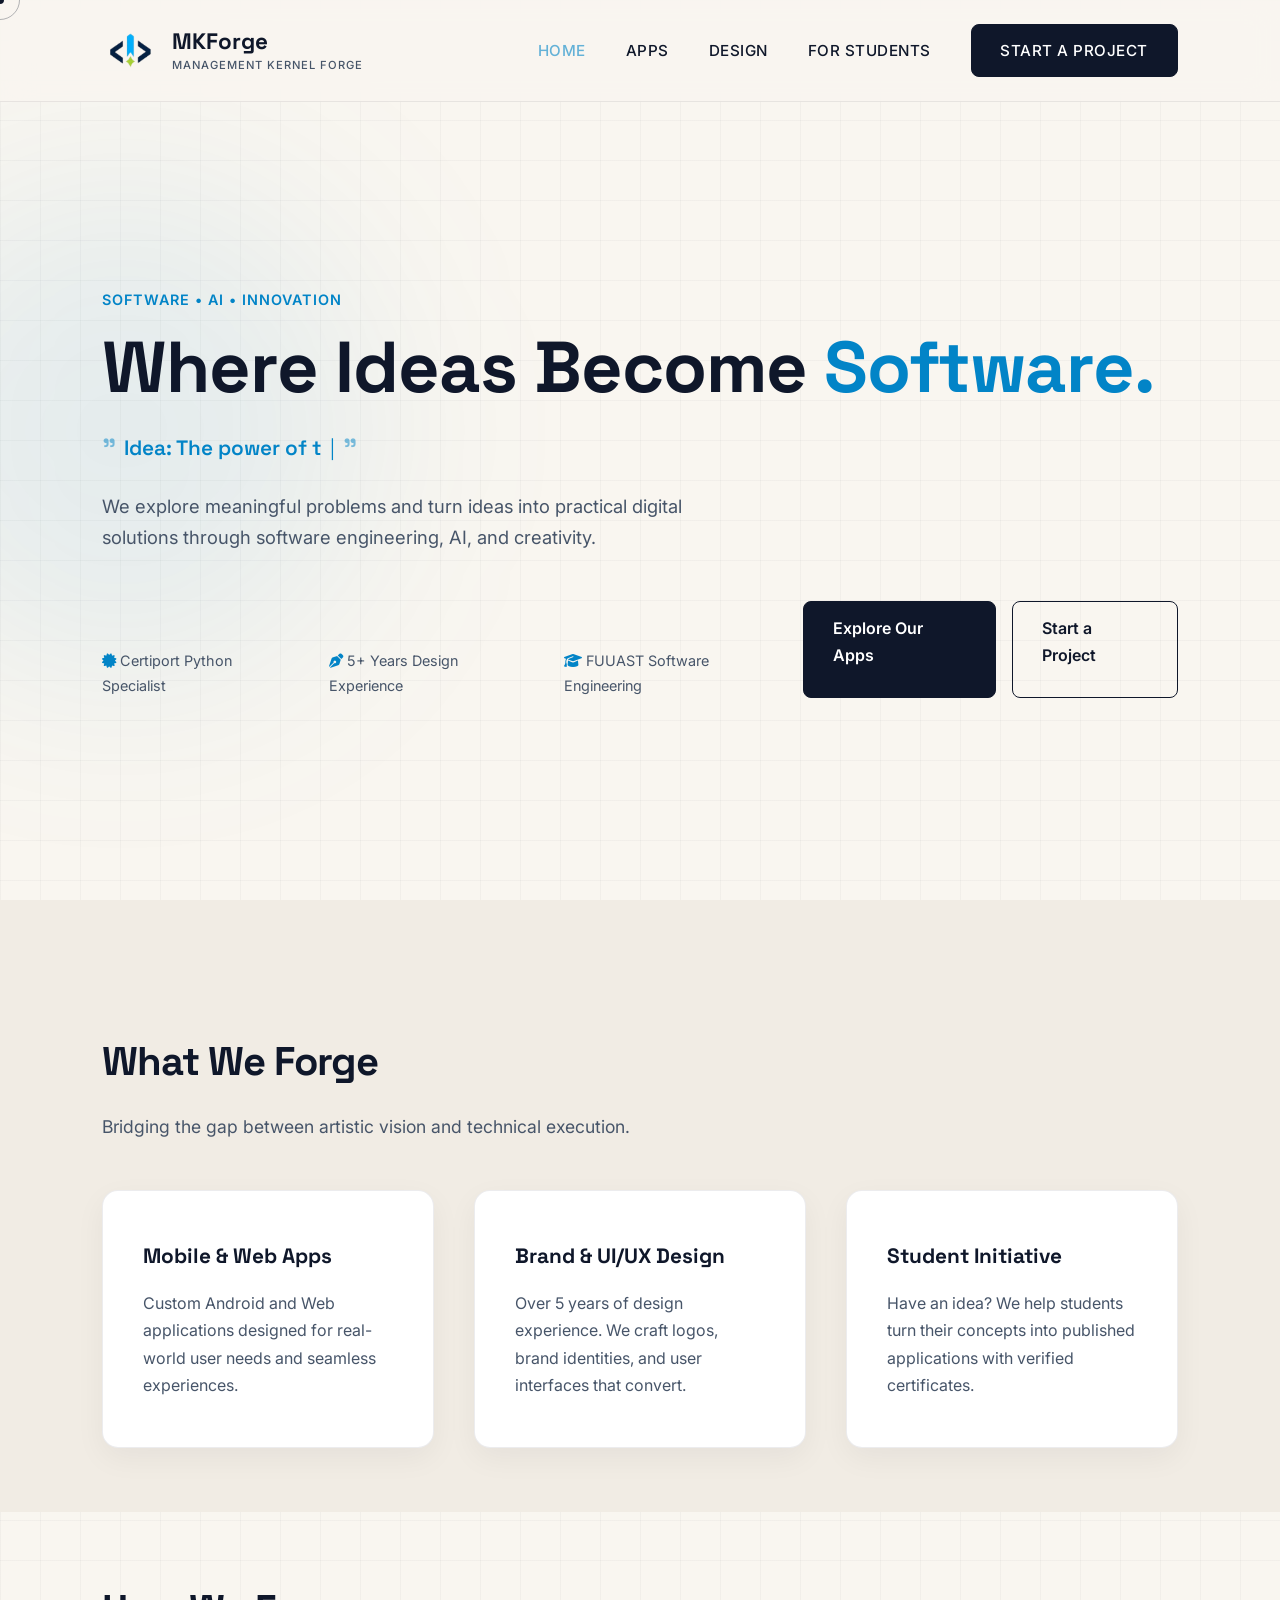
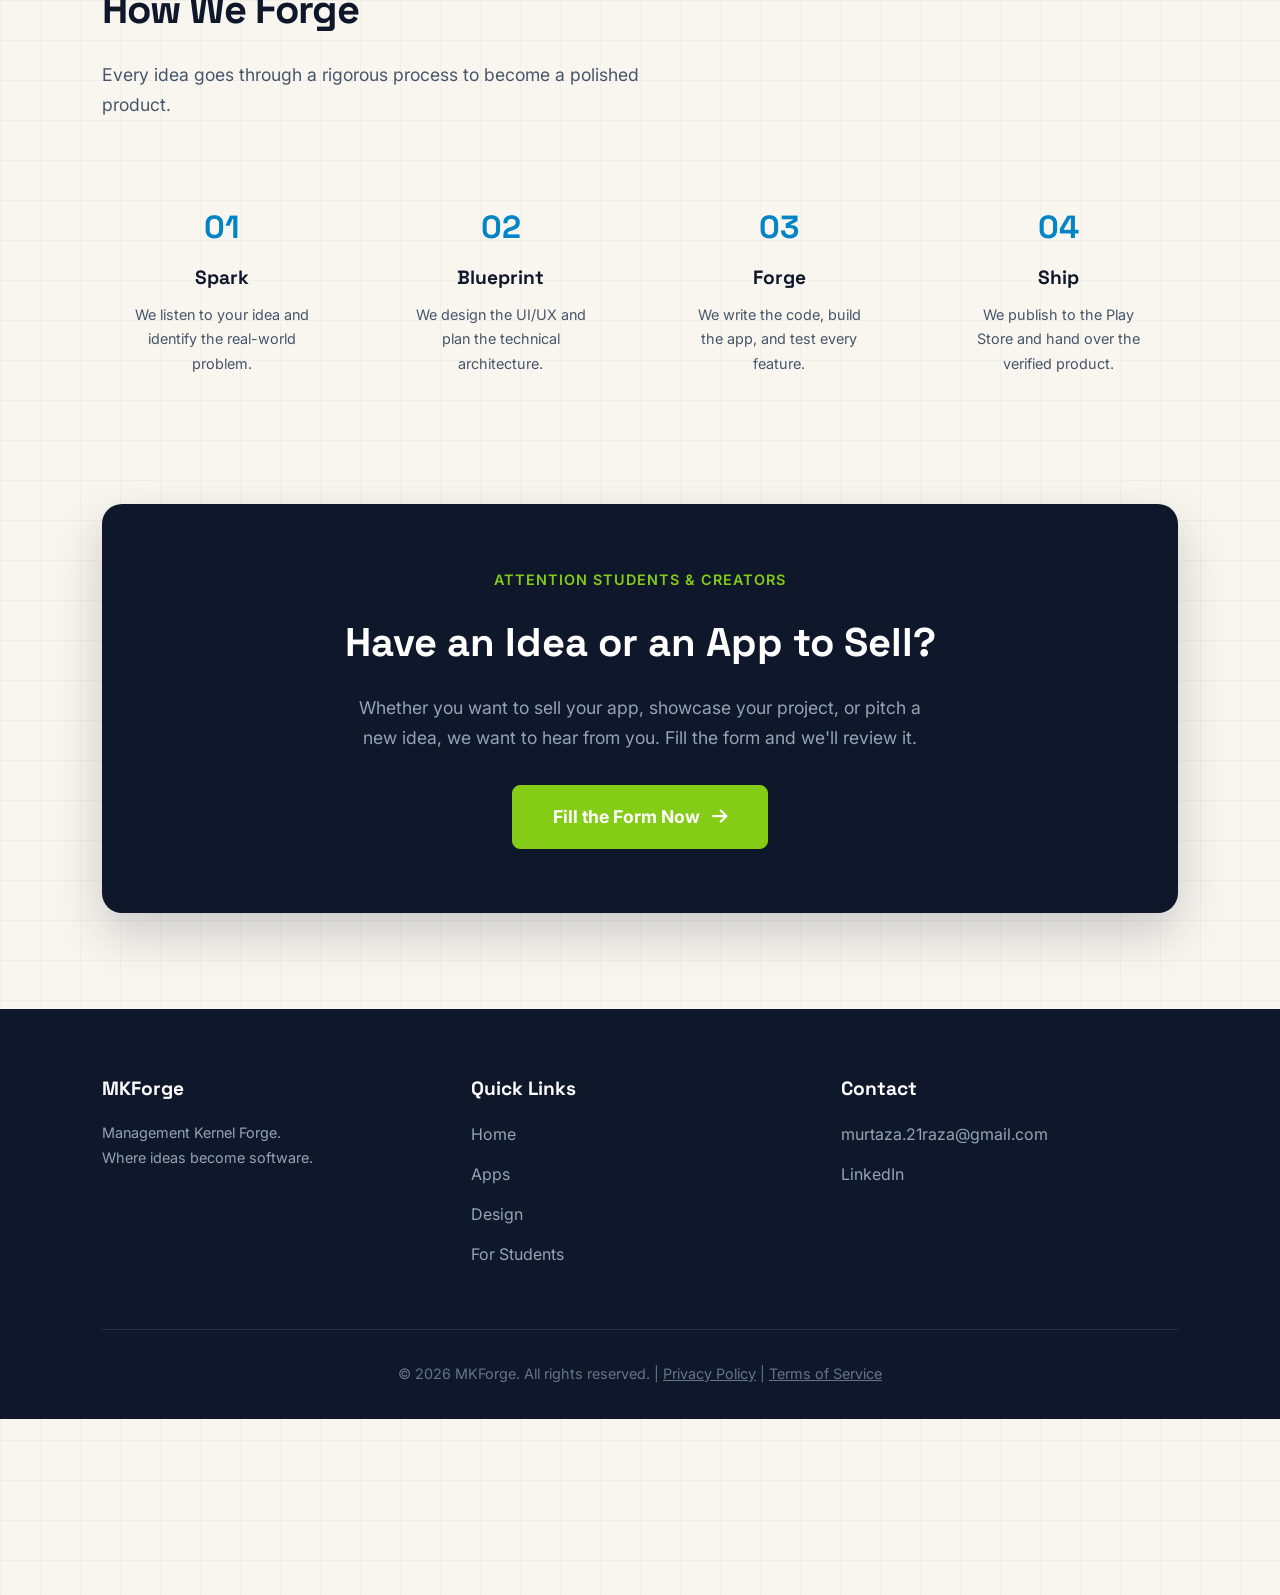
==== index.html @ f060b6c5 "Initial commit" ====
<!DOCTYPE html>
<html lang="en">
<head>
    <meta charset="UTF-8">
    <meta name="viewport" content="width=device-width, initial-scale=1.0">
    <title>MKForge | Where Ideas Become Software</title>
    <link rel="stylesheet" href="css/style.css">
    <link href="https://fonts.googleapis.com/css2?family=Inter:wght@300;400;500;600;800&family=Space+Grotesk:wght@700&display=swap" rel="stylesheet">
    <link rel="stylesheet" href="https://cdnjs.cloudflare.com/ajax/libs/font-awesome/6.4.0/css/all.min.css">
</head>
<button id="backToTop" class="back-to-top"><i class="fa-solid fa-arrow-up"></i></button>
<body>
    <div class="cursor"></div>
    <div class="cursor-follower"></div>

    <!-- NAVBAR -->
    <nav class="navbar">
        <a href="index.html" class="logo">
            <img src="logo.png" alt="MKForge Logo" class="logo-img">
            <div class="logo-text">
                MKForge
                <span class="logo-sub">Management Kernel Forge</span>
            </div>
        </a>
        <div class="menu-btn"><i class="fa-solid fa-bars"></i></div>
        <ul class="nav-links">
            <li><a href="index.html" class="active">Home</a></li>
            <li><a href="apps.html">Apps</a></li>
            <li><a href="design.html">Design</a></li>
            <li><a href="students.html">For Students</a></li>
            <li><a href="contact.html" class="btn-primary">Start a Project</a></li>
        </ul>
    </nav>

    <!-- HERO SECTION -->
    <section class="hero">
        <span class="hero-badge reveal">Software • AI • Innovation</span>
        <h1 class="reveal">Where Ideas Become <span>Software.</span></h1>
        
        <!-- Dynamic Quote -->
        <div class="quote-container reveal" style="font-family: var(--font-heading); font-size: 1.3rem; color: var(--accent-color); font-weight: 600; margin-bottom: 1.5rem; display: flex; align-items: center; gap: 8px; min-height: 35px;">
            <span class="quote-icon" style="font-size: 1.8rem; opacity: 0.5; line-height: 0;">"</span>
            <span id="dynamic-quote"></span>
            <span class="type-cursor">|</span>
            <span class="quote-icon" style="font-size: 1.8rem; opacity: 0.5; line-height: 0;">"</span>
        </div>

        <p class="reveal">We explore meaningful problems and turn ideas into practical digital solutions through software engineering, AI, and creativity.</p>
        <div class="hero-buttons reveal">
            <div class="trust-bar reveal" style="margin-top: 3rem; display: flex; gap: 2rem; font-size: 0.9rem; color: var(--text-muted);">
    <span><i class="fa-solid fa-certificate" style="color: var(--accent-color);"></i> Certiport Python Specialist</span>
    <span><i class="fa-solid fa-pen-nib" style="color: var(--accent-color);"></i> 5+ Years Design Experience</span>
    <span><i class="fa-solid fa-graduation-cap" style="color: var(--accent-color);"></i> FUUAST Software Engineering</span>
</div>
            <a href="apps.html" class="btn-primary">Explore Our Apps</a>
            <a href="contact.html" class="btn-secondary">Start a Project</a>
        </div>
    </section>

    <!-- WHAT WE DO SECTION -->
    <section style="min-height: auto; background: #F1ECE4;">
        <h2 class="section-title reveal">What We Forge</h2>
        <p class="section-subtitle reveal">Bridging the gap between artistic vision and technical execution.</p>
        <div class="grid-container">
            <a href="apps.html" class="card reveal">
                <h3>Mobile & Web Apps <span class="card-arrow">→</span></h3>
                <p>Custom Android and Web applications designed for real-world user needs and seamless experiences.</p>
            </a>
            <a href="design.html" class="card reveal">
                <h3>Brand & UI/UX Design <span class="card-arrow">→</span></h3>
                <p>Over 5 years of design experience. We craft logos, brand identities, and user interfaces that convert.</p>
            </a>
            <a href="students.html" class="card reveal">
                <h3>Student Initiative <span class="card-arrow">→</span></h3>
                <p>Have an idea? We help students turn their concepts into published applications with verified certificates.</p>
            </a>
        </div>
    </section>

    <!-- PROCESS SECTION -->
    <section style="min-height: auto; padding-top: 4rem;">
        <h2 class="section-title reveal">How We Forge</h2>
        <p class="section-subtitle reveal">Every idea goes through a rigorous process to become a polished product.</p>
        
        <div class="grid-container" style="grid-template-columns: repeat(auto-fit, minmax(200px, 1fr));">
            <div class="card reveal" style="padding: 2rem; text-align: center; background: transparent; box-shadow: none; border: none;">
                <h3 style="color: var(--accent-color); font-size: 2rem; margin-bottom: 0.5rem; justify-content: center;">01</h3>
                <h4 style="font-family: var(--font-heading); font-size: 1.2rem; margin-bottom: 0.5rem; color: var(--text-main);">Spark</h4>
                <p style="font-size: 0.9rem;">We listen to your idea and identify the real-world problem.</p>
            </div>
            <div class="card reveal" style="padding: 2rem; text-align: center; background: transparent; box-shadow: none; border: none;">
                <h3 style="color: var(--accent-color); font-size: 2rem; margin-bottom: 0.5rem; justify-content: center;">02</h3>
                <h4 style="font-family: var(--font-heading); font-size: 1.2rem; margin-bottom: 0.5rem; color: var(--text-main);">Blueprint</h4>
                <p style="font-size: 0.9rem;">We design the UI/UX and plan the technical architecture.</p>
            </div>
            <div class="card reveal" style="padding: 2rem; text-align: center; background: transparent; box-shadow: none; border: none;">
                <h3 style="color: var(--accent-color); font-size: 2rem; margin-bottom: 0.5rem; justify-content: center;">03</h3>
                <h4 style="font-family: var(--font-heading); font-size: 1.2rem; margin-bottom: 0.5rem; color: var(--text-main);">Forge</h4>
                <p style="font-size: 0.9rem;">We write the code, build the app, and test every feature.</p>
            </div>
            <div class="card reveal" style="padding: 2rem; text-align: center; background: transparent; box-shadow: none; border: none;">
                <h3 style="color: var(--accent-color); font-size: 2rem; margin-bottom: 0.5rem; justify-content: center;">04</h3>
                <h4 style="font-family: var(--font-heading); font-size: 1.2rem; margin-bottom: 0.5rem; color: var(--text-main);">Ship</h4>
                <p style="font-size: 0.9rem;">We publish to the Play Store and hand over the verified product.</p>
            </div>
        </div>
    </section>
        <!-- STUDENT AD BANNER -->
    <section style="min-height: auto; padding: 2rem 8%;">
        <div class="reveal" style="background: var(--primary-color); border-radius: 20px; padding: 4rem; text-align: center; color: #fff; box-shadow: 0 20px 50px rgba(15, 23, 42, 0.2);">
            <span style="color: var(--accent-green); font-weight: 600; letter-spacing: 1px; text-transform: uppercase; font-size: 0.9rem; display: block; margin-bottom: 1rem;">Attention Students & Creators</span>
            <h2 style="font-family: var(--font-heading); font-size: 2.5rem; margin-bottom: 1rem; color: #fff;">Have an Idea or an App to Sell?</h2>
            <p style="color: #94a3b8; font-size: 1.1rem; max-width: 600px; margin: 0 auto 2rem;">Whether you want to sell your app, showcase your project, or pitch a new idea, we want to hear from you. Fill the form and we'll review it.</p>
            <a href="contact.html" class="btn-primary" style="background: var(--accent-green); border-color: var(--accent-green); color: #fff !important; padding: 1rem 2.5rem; font-size: 1.1rem; font-weight: 700;">Fill the Form Now <i class="fa-solid fa-arrow-right" style="margin-left: 8px;"></i></a>
        </div>
    </section>

    <!-- FOOTER -->
    <footer>
        <div class="footer-grid">
            <div>
                <h4>MKForge</h4>
                <p style="color: #94a3b8; font-size: 0.9rem;">Management Kernel Forge.<br>Where ideas become software.</p>
            </div>
            <div>
                <h4>Quick Links</h4>
                <ul>
                    <li><a href="index.html">Home</a></li>
                    <li><a href="apps.html">Apps</a></li>
                    <li><a href="design.html">Design</a></li>
                    <li><a href="students.html">For Students</a></li>
                </ul>
            </div>
            <div>
                <h4>Contact</h4>
                <ul>
                    <li><a href="mailto:murtaza.21raza@gmail.com">murtaza.21raza@gmail.com</a></li>
                    <li><a href="https://www.linkedin.com/in/murtaza-tech" target="_blank">LinkedIn</a></li>
                </ul>
            </div>
        </div>
        <p class="copyright">&copy; 2026 MKForge. All rights reserved. | <a href="privacy.html" style="color: #64748b;">Privacy Policy</a> | <a href="terms.html" style="color: #64748b;">Terms of Service</a></p>
    </footer>

    <script src="js/script.js"></script>
    <!-- APP MARQUEE -->
<div class="marquee-container reveal">
    <div class="marquee-content">
        <span><i class="fa-solid fa-bolt"></i> VoiceForge</span>
        <span><i class="fa-solid fa-microchip"></i> Iconic AI</span>
        <span><i class="fa-solid fa-file-lines"></i> Formal AI</span>
        <span><i class="fa-solid fa-palette"></i> Brand Design</span>
        <span><i class="fa-solid fa-code"></i> Web Apps</span>
        <!-- Duplicate for infinite loop -->
        <span><i class="fa-solid fa-bolt"></i> VoiceForge</span>
        <span><i class="fa-solid fa-microchip"></i> Iconic AI</span>
        <span><i class="fa-solid fa-file-lines"></i> Formal AI</span>
        <span><i class="fa-solid fa-palette"></i> Brand Design</span>
        <span><i class="fa-solid fa-code"></i> Web Apps</span>
    </div>
</div>
</body>
</html>
---- css/style.css ----
/* --- GLOBAL & VARIABLES --- */
* {
    margin: 0;
    padding: 0;
    box-sizing: border-box;
    cursor: none; /* Custom cursor */
}

:root {
    --bg-color: #F9F6F0;
    --card-bg: #FFFFFF;
    --text-main: #0F172A;
    --text-muted: #475569;
    --primary-color: #0F172A;
    --accent-color: #0284c7;
    --accent-green: #84cc16;
    --font-main: 'Inter', sans-serif;
    --font-heading: 'Space Grotesk', sans-serif;
    --border-color: rgba(15, 23, 42, 0.08);
}

body {
    background-color: var(--bg-color);
    color: var(--text-main);
    font-family: var(--font-main);
    overflow-x: hidden;
    line-height: 1.7;
    -webkit-font-smoothing: antialiased;
}
body {
    /* Purana code same rahega */
    background-color: var(--bg-color);
    /* Naya code: Subtle Grid Pattern */
    background-image: 
        linear-gradient(to right, rgba(15, 23, 42, 0.03) 1px, transparent 1px),
        linear-gradient(to bottom, rgba(15, 23, 42, 0.03) 1px, transparent 1px);
    background-size: 40px 40px;
}
/* Hero ke peeche halka sa blue glow */
.hero::before {
    content: '';
    position: absolute;
    top: 20%;
    left: -10%;
    width: 500px;
    height: 500px;
    background: rgba(2, 132, 199, 0.08);
    filter: blur(100px);
    border-radius: 50%;
    z-index: -1;
}
/* --- CUSTOM CURSOR --- */
.cursor {
    width: 8px; height: 8px; background-color: var(--text-main);
    border-radius: 50%; position: fixed; pointer-events: none;
    z-index: 9999; transform: translate(-50%, -50%); transition: transform 0.1s ease;
}
.cursor-follower {
    width: 40px; height: 40px; border: 1px solid rgba(15, 23, 42, 0.3);
    border-radius: 50%; position: fixed; pointer-events: none;
    z-index: 9998; transform: translate(-50%, -50%);
    transition: transform 0.3s ease, background 0.3s ease, border-color 0.3s ease;
}

/* --- ORIGINAL PNG LOGO STYLES --- */
.logo-img {
    height: 45px; 
    width: auto;
    object-fit: contain;
    transition: transform 0.3s ease;
}
.logo:hover .logo-img {
    transform: scale(1.05);
}

/* --- NAVBAR --- */
.navbar {
    display: flex; justify-content: space-between; align-items: center;
    padding: 1.5rem 8%; position: fixed; width: 100%; top: 0; z-index: 1000;
    background: rgba(249, 246, 240, 0.9); backdrop-filter: blur(15px);
    border-bottom: 1px solid var(--border-color);
}
.logo { display: flex; align-items: center; gap: 15px; text-decoration: none; }
.logo-text {
    display: flex; flex-direction: column; line-height: 1.2; 
    font-family: var(--font-heading); font-size: 1.4rem; font-weight: 700; color: var(--text-main);
}
.logo-sub {
    font-family: var(--font-main); font-size: 0.7rem; font-weight: 500;
    color: var(--text-muted); letter-spacing: 1px; text-transform: uppercase; margin-top: 4px;
}
.nav-links { display: flex; list-style: none; gap: 2.5rem; align-items: center; }
.nav-links a { color: var(--text-main); text-decoration: none; font-weight: 500; font-size: 0.95rem; transition: opacity 0.3s; text-transform: uppercase; letter-spacing: 0.5px;}
.nav-links a:hover, .nav-links a.active { opacity: 0.6; color: var(--accent-color); }
.menu-btn { display: none; font-size: 1.5rem; cursor: pointer; color: var(--text-main); }

/* --- BUTTONS --- */
.btn-primary {
    background: var(--primary-color); color: #fff !important; padding: 0.8rem 1.8rem; border-radius: 8px;
    font-weight: 600; transition: all 0.3s ease !important; text-decoration: none; border: 1px solid var(--primary-color);
    text-transform: none; letter-spacing: normal; display: inline-block;
}
.btn-primary:hover { background: transparent; color: var(--primary-color) !important; }
.btn-secondary {
    background: transparent; color: var(--text-main); padding: 0.8rem 1.8rem;
    border-radius: 8px; text-decoration: none; border: 1px solid var(--text-main); transition: all 0.3s;
    font-weight: 600; display: inline-block;
}
.btn-secondary:hover { background: rgba(15, 23, 42, 0.05); }
.btn-primary i {
    margin-left: 8px;
    transition: transform 0.3s ease;
}
.btn-primary:hover i {
    transform: translateX(5px);
}

/* --- SECTIONS & ANIMATIONS --- */
section { padding: 8rem 8% 4rem; min-height: 80vh; }
.section-title { font-family: var(--font-heading); font-size: 2.5rem; margin-bottom: 1rem; color: var(--text-main); letter-spacing: -1px;}
.section-subtitle { color: var(--text-muted); margin-bottom: 3rem; font-size: 1.1rem; max-width: 600px;}
.reveal { opacity: 0; transform: translateY(30px); transition: all 1s cubic-bezier(0.16, 1, 0.3, 1); }
.reveal.active { opacity: 1; transform: translateY(0); }

/* --- HERO (Home) --- */
.hero { display: flex; flex-direction: column; justify-content: center; align-items: flex-start; padding-top: 150px; min-height: 100vh;}
.hero-badge { color: var(--accent-color); font-weight: 600; letter-spacing: 1px; font-size: 0.9rem; margin-bottom: 1rem; display: block; text-transform: uppercase; }
.hero h1 { font-family: var(--font-heading); font-size: 4.5rem; line-height: 1.1; margin-bottom: 1.5rem; letter-spacing: -1px;}
.hero h1 span { color: var(--accent-color); }
.hero p { font-size: 1.15rem; color: var(--text-muted); margin-bottom: 3rem; max-width: 600px;}
.hero-buttons { display: flex; gap: 1rem; }

/* --- CARDS (Apps, Services, Design) --- */
.grid-container { display: grid; grid-template-columns: repeat(auto-fit, minmax(300px, 1fr)); gap: 2.5rem; }
.card {
    background: var(--card-bg); border: 1px solid var(--border-color);
    padding: 3rem 2.5rem; border-radius: 16px; transition: all 0.4s ease; 
    box-shadow: 0 10px 30px rgba(15, 23, 42, 0.05); text-decoration: none; color: inherit; display: block;
}
.card:hover { background: #F0F7FF; border-color: var(--accent-color); box-shadow: 0 20px 50px rgba(2, 132, 199, 0.15); transform: translateY(-8px); }
.card h3 { font-size: 1.3rem; margin-bottom: 1rem; color: var(--text-main); font-family: var(--font-heading); display: flex; justify-content: space-between; align-items: center;}
.card p { color: var(--text-muted); font-size: 1rem; }
.card-arrow { opacity: 0; transform: translateX(-10px); transition: all 0.3s ease; color: var(--accent-color); }
.card:hover .card-arrow { opacity: 1; transform: translateX(0); }

/* --- FORM STYLES --- */
.form-group { margin-bottom: 1.5rem; }
.form-group label { display: block; margin-bottom: 0.5rem; font-weight: 500; color: var(--text-main); }
.form-control {
    width: 100%; padding: 1rem; border: 1px solid var(--border-color); border-radius: 8px;
    font-family: var(--font-main); font-size: 1rem; background: #fff; transition: border 0.3s;
}
.form-control:focus { outline: none; border-color: var(--accent-color); box-shadow: 0 0 0 3px rgba(2, 132, 199, 0.1); }
textarea.form-control { resize: vertical; min-height: 150px; }

/* --- FOOTER --- */
footer { background: var(--text-main); padding: 4rem 8% 2rem; color: #fff; margin-top: 4rem;}
.footer-grid { display: grid; grid-template-columns: repeat(auto-fit, minmax(200px, 1fr)); gap: 2rem; margin-bottom: 3rem;}
footer h4 { font-family: var(--font-heading); font-size: 1.2rem; margin-bottom: 1rem; color: #fff;}
footer ul { list-style: none; }
footer ul li { margin-bottom: 0.8rem; }
footer ul li a { color: #94a3b8; text-decoration: none; transition: color 0.3s; }
footer ul li a:hover { color: var(--accent-color); }
.copyright { font-size: 0.9rem; color: #64748b; border-top: 1px solid rgba(255, 255, 255, 0.1); padding-top: 2rem; text-align: center;}

/* --- RESPONSIVE (MOBILE FIX) --- */
@media (max-width: 768px) {
    .hero h1 { font-size: 3rem; }
    .nav-links {
        position: fixed; top: 0; right: -100%; height: 100vh; width: 70%;
        background: var(--bg-color); flex-direction: column; justify-content: center;
        transition: right 0.4s ease; box-shadow: -10px 0 30px rgba(0,0,0,0.1); padding: 2rem; z-index: 999;
    }
    .nav-links.active { right: 0; }
    .menu-btn { display: block; z-index: 1001; }
    section { padding: 6rem 5% 3rem; }
}
.type-cursor {
    animation: blink 1s infinite;
    color: var(--accent-color);
    font-weight: 300;
}
@keyframes blink {
    50% { opacity: 0; }
}
.marquee-container {
    width: 100%;
    overflow: hidden;
    background: #fff;
    border-top: 1px solid var(--border-color);
    border-bottom: 1px solid var(--border-color);
    padding: 1.5rem 0;
    margin-top: 4rem;
}
.marquee-content {
    display: flex;
    gap: 4rem;
    white-space: nowrap;
    animation: scroll 20s linear infinite;
    font-family: var(--font-heading);
    font-size: 1.2rem;
    color: var(--text-muted);
    font-weight: 600;
}
.marquee-content span {
    display: flex;
    align-items: center;
    gap: 10px;
}
@keyframes scroll {
    0% { transform: translateX(0); }
    100% { transform: translateX(-50%); }
}
.back-to-top {
    position: fixed; bottom: 30px; right: 30px; width: 50px; height: 50px;
    background: var(--primary-color); color: #fff; border: none; border-radius: 50%;
    display: flex; align-items: center; justify-content: center; font-size: 1.2rem;
    cursor: pointer; opacity: 0; visibility: hidden; transition: all 0.3s ease; z-index: 999;
    box-shadow: 0 10px 20px rgba(15, 23, 42, 0.2);
}
.back-to-top.show { opacity: 1; visibility: visible; }
.back-to-top:hover { background: var(--accent-color); transform: translateY(-5px); }
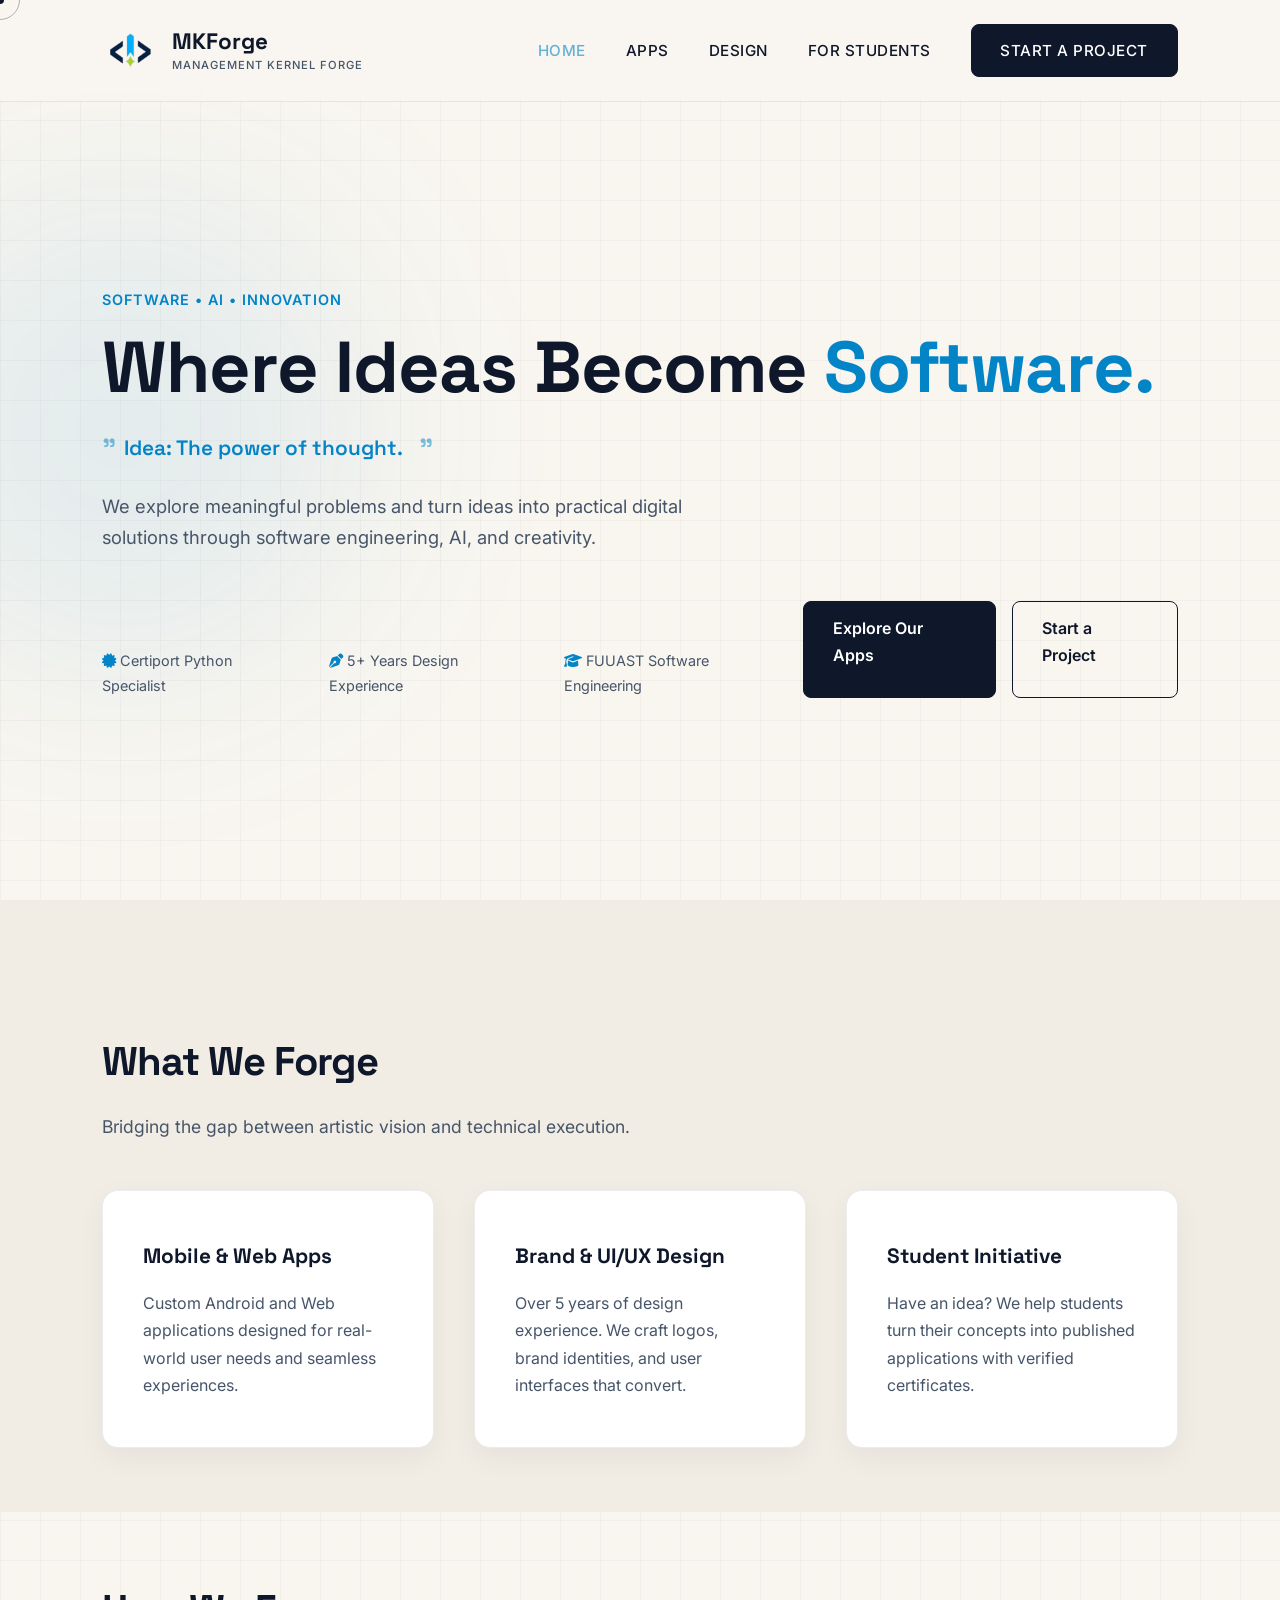
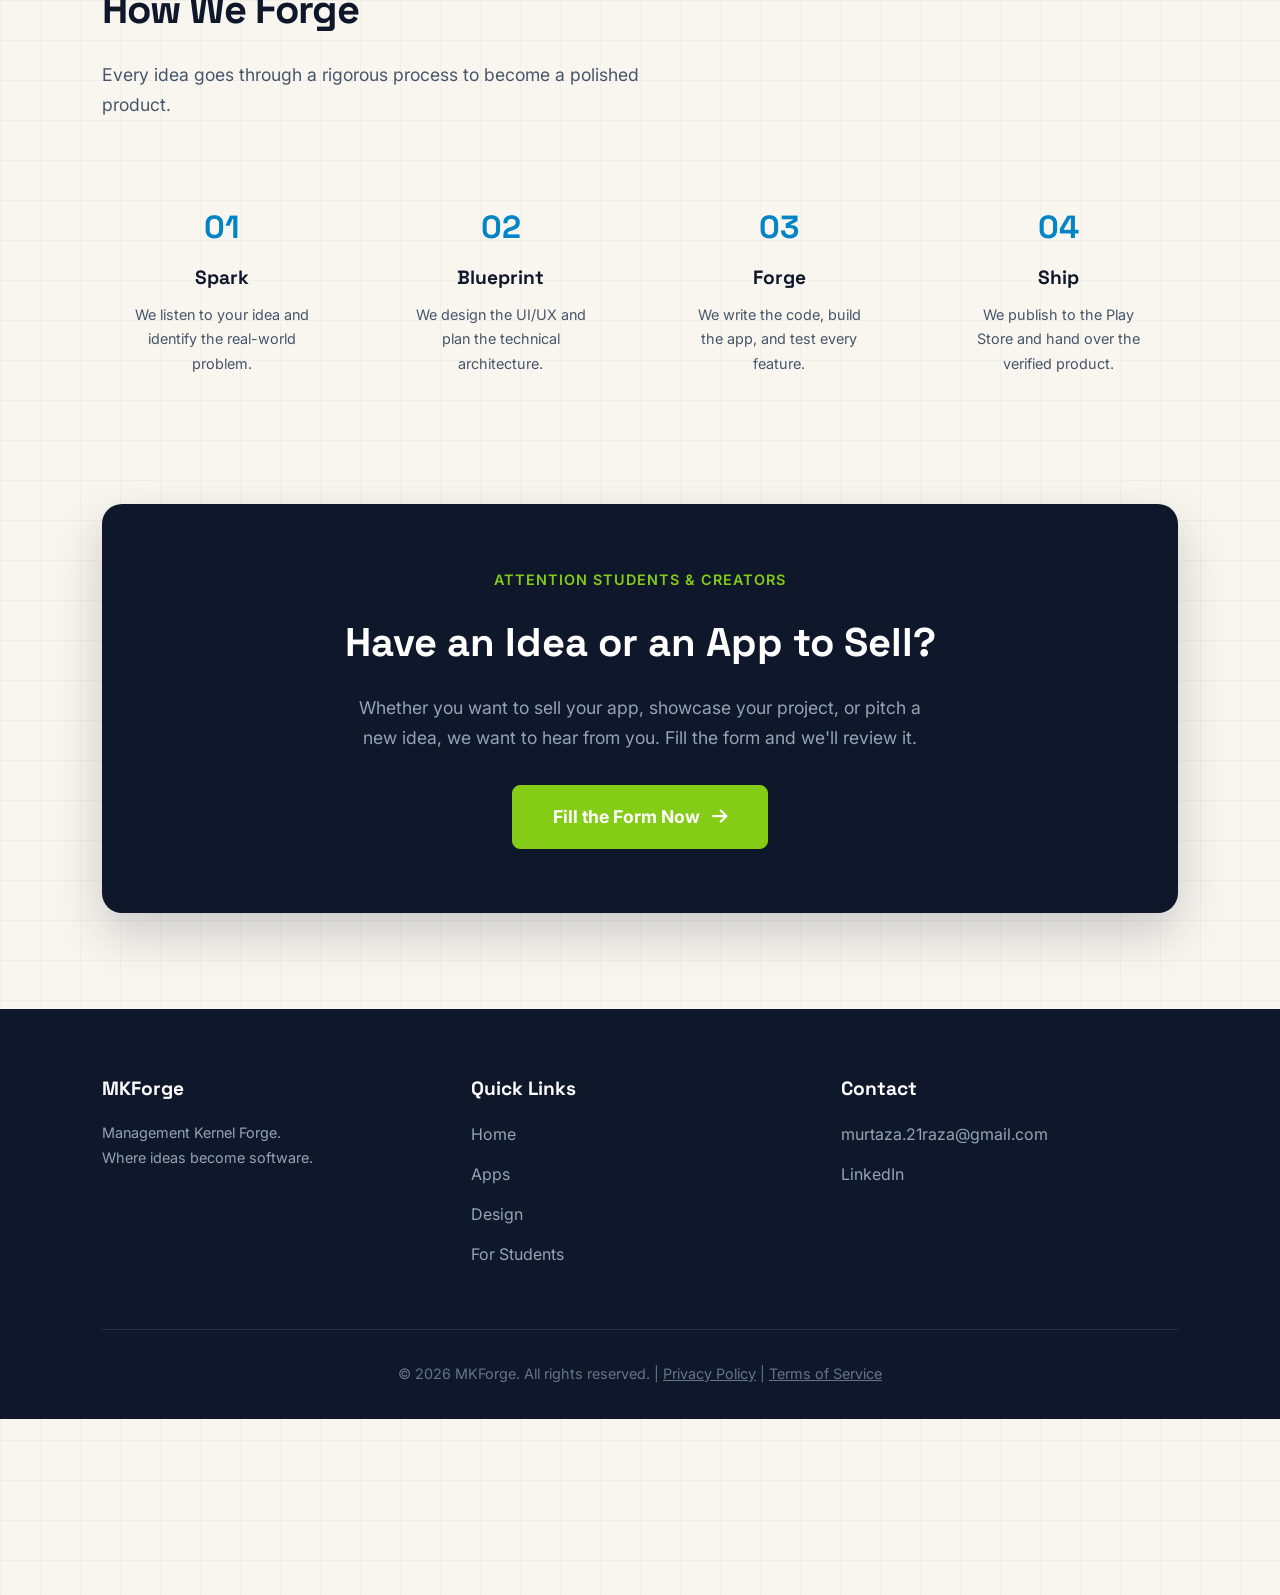
==== commit f9416355: "Fix type cursor span in dynamic quote section" ====
--- a/index.html
+++ b/index.html
@@ -41,7 +41,7 @@
         <div class="quote-container reveal" style="font-family: var(--font-heading); font-size: 1.3rem; color: var(--accent-color); font-weight: 600; margin-bottom: 1.5rem; display: flex; align-items: center; gap: 8px; min-height: 35px;">
             <span class="quote-icon" style="font-size: 1.8rem; opacity: 0.5; line-height: 0;">"</span>
             <span id="dynamic-quote"></span>
-            <span class="type-cursor">|</span>
+            <span class="type-cursor"></span>
             <span class="quote-icon" style="font-size: 1.8rem; opacity: 0.5; line-height: 0;">"</span>
         </div>
 
@@ -160,4 +160,4 @@
     </div>
 </div>
 </body>
-</html>+</html>
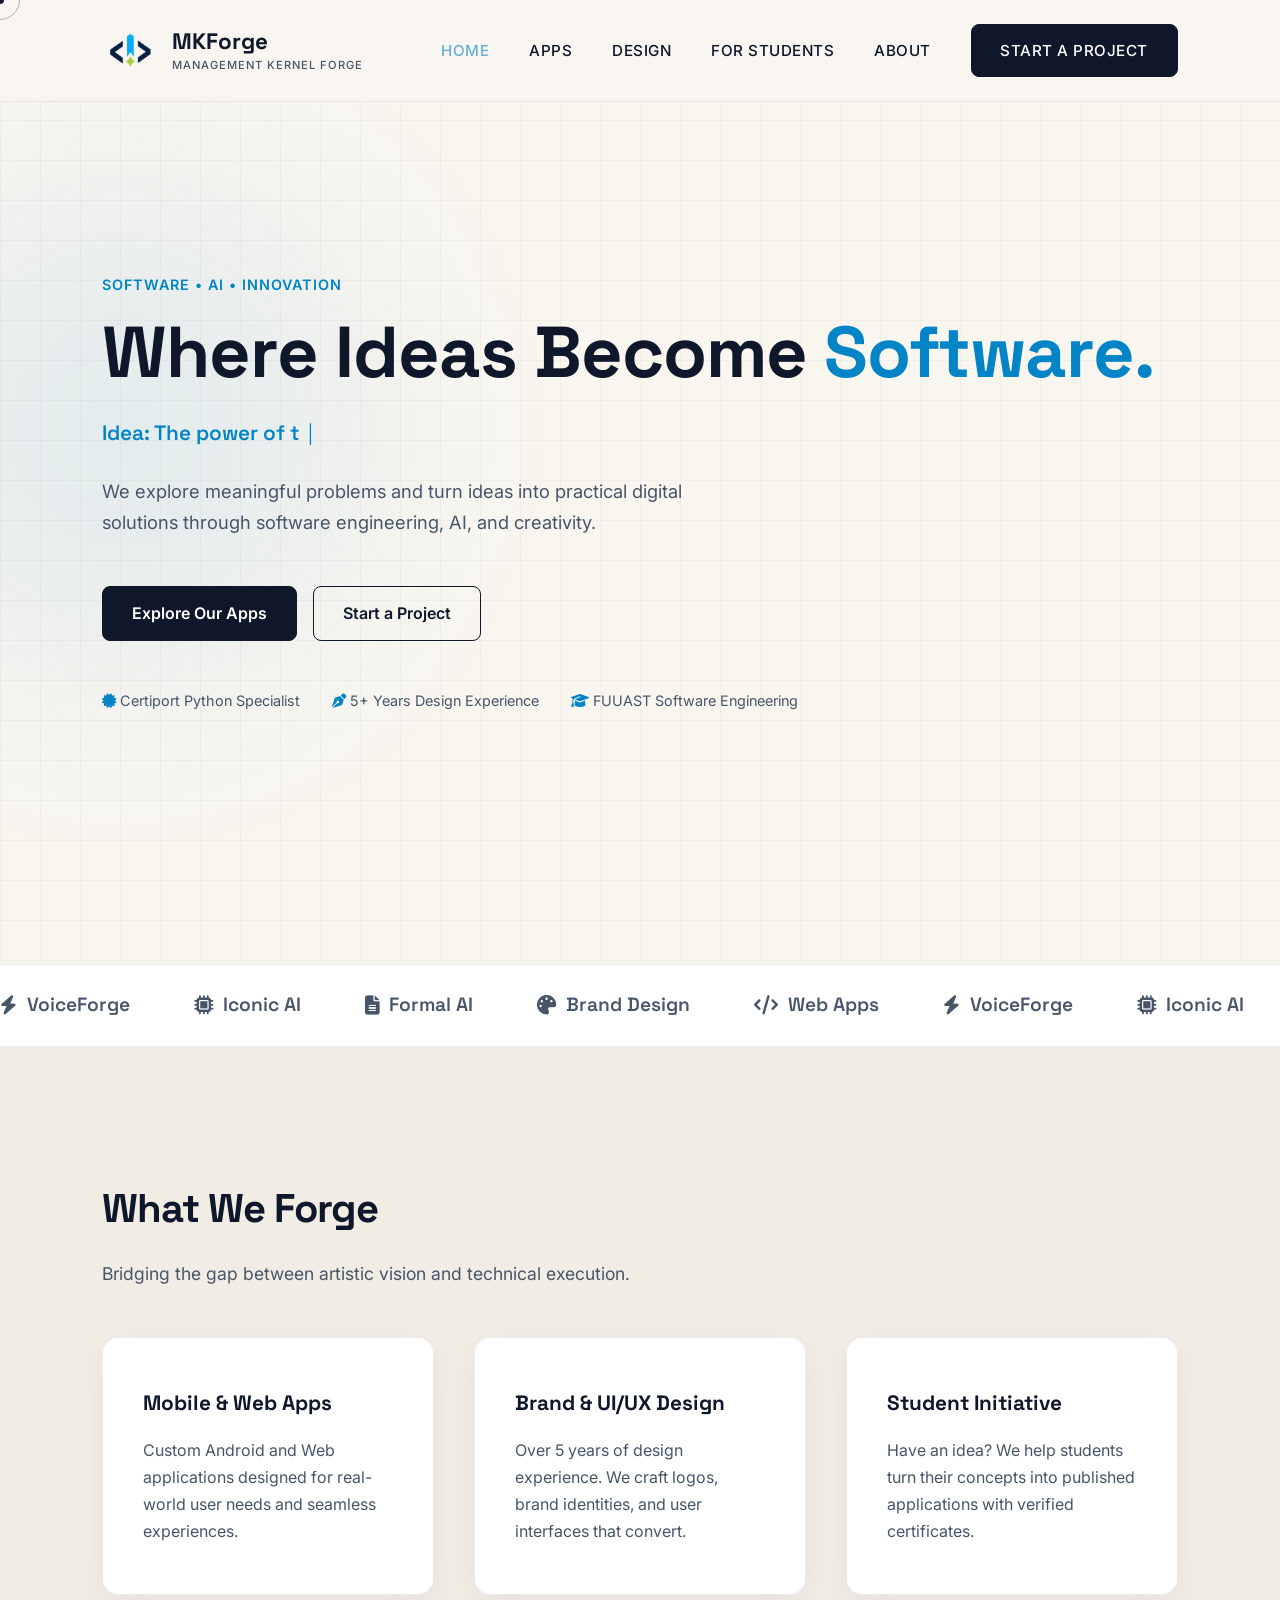
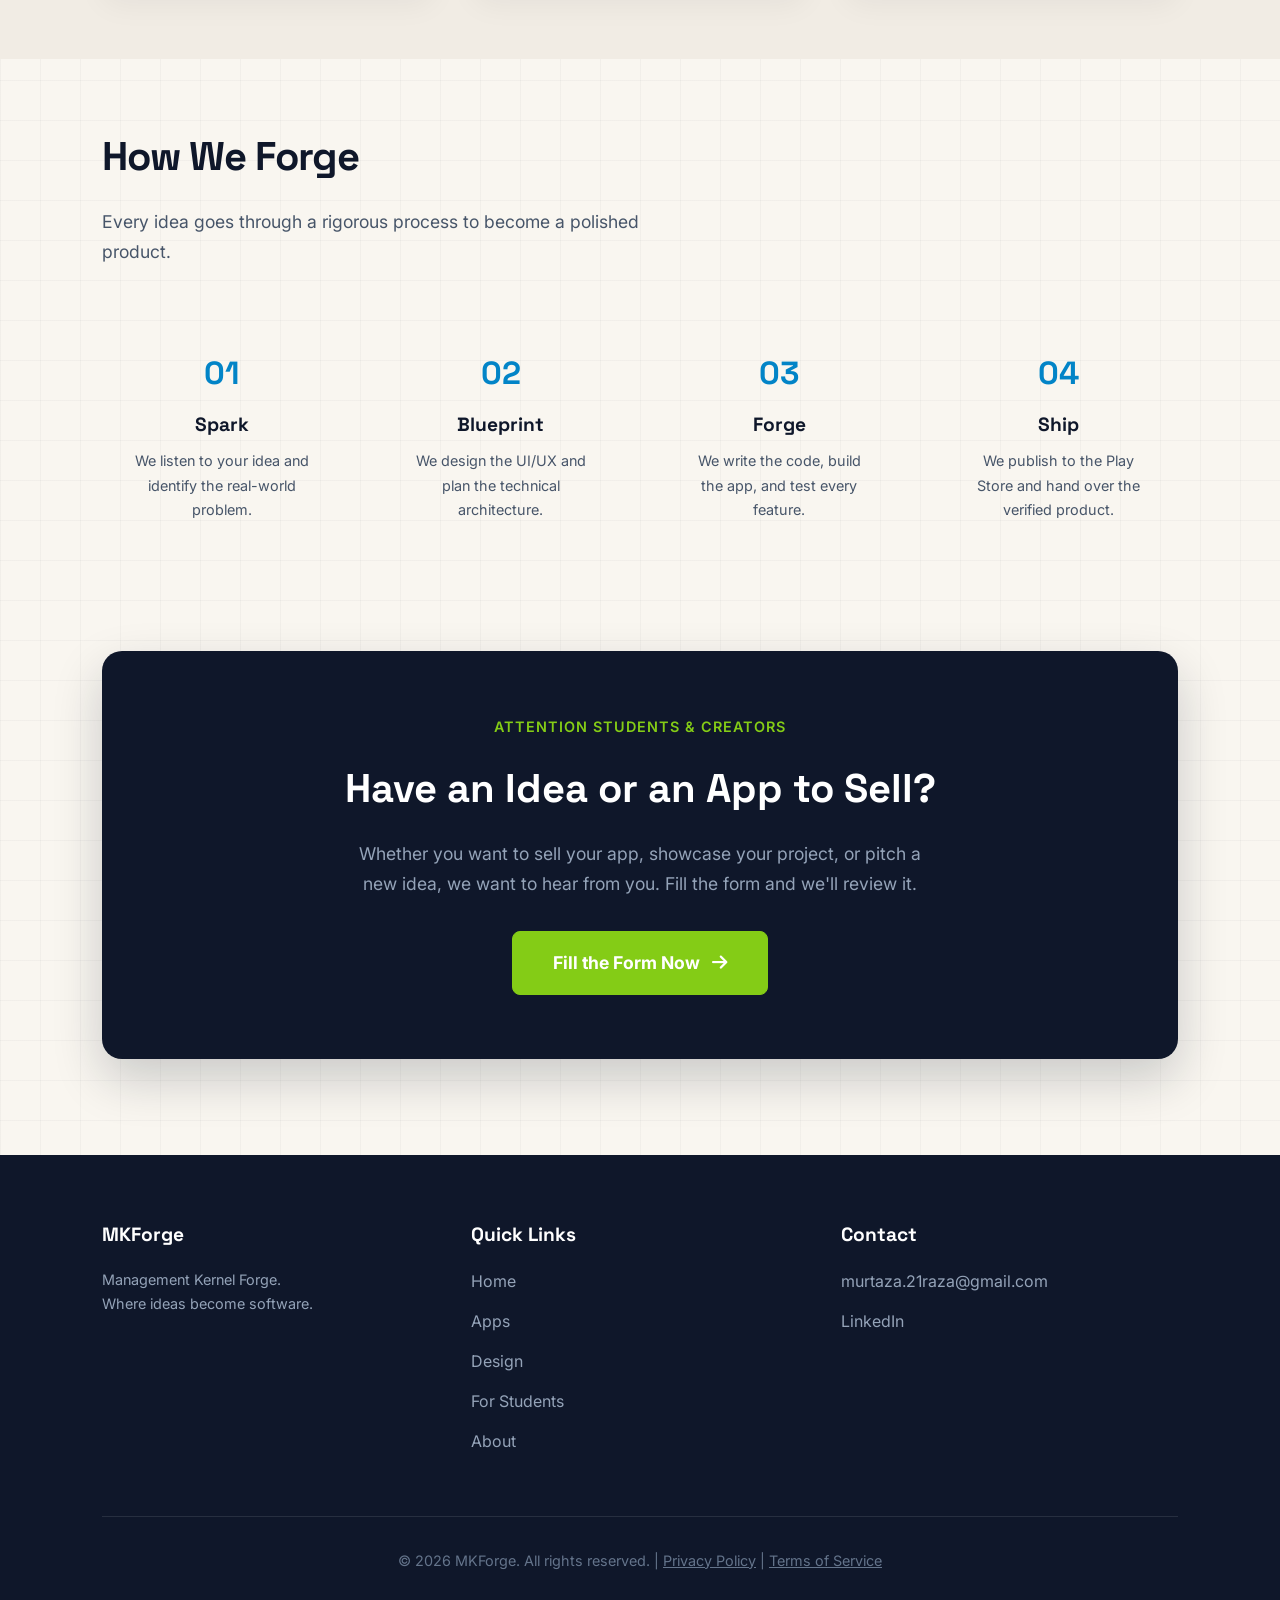
==== commit 86151c58: "Add About link and Trust Bar to index.html" ====
--- a/index.html
+++ b/index.html
@@ -8,7 +8,6 @@
     <link href="https://fonts.googleapis.com/css2?family=Inter:wght@300;400;500;600;800&family=Space+Grotesk:wght@700&display=swap" rel="stylesheet">
     <link rel="stylesheet" href="https://cdnjs.cloudflare.com/ajax/libs/font-awesome/6.4.0/css/all.min.css">
 </head>
-<button id="backToTop" class="back-to-top"><i class="fa-solid fa-arrow-up"></i></button>
 <body>
     <div class="cursor"></div>
     <div class="cursor-follower"></div>
@@ -28,6 +27,7 @@
             <li><a href="apps.html">Apps</a></li>
             <li><a href="design.html">Design</a></li>
             <li><a href="students.html">For Students</a></li>
+            <li><a href="about.html">About</a></li>
             <li><a href="contact.html" class="btn-primary">Start a Project</a></li>
         </ul>
     </nav>
@@ -39,23 +39,40 @@
         
         <!-- Dynamic Quote -->
         <div class="quote-container reveal" style="font-family: var(--font-heading); font-size: 1.3rem; color: var(--accent-color); font-weight: 600; margin-bottom: 1.5rem; display: flex; align-items: center; gap: 8px; min-height: 35px;">
-            <span class="quote-icon" style="font-size: 1.8rem; opacity: 0.5; line-height: 0;">"</span>
             <span id="dynamic-quote"></span>
-            <span class="type-cursor"></span>
-            <span class="quote-icon" style="font-size: 1.8rem; opacity: 0.5; line-height: 0;">"</span>
+            <span class="type-cursor" style="color: var(--accent-color); font-weight: 300; animation: blink 1s infinite;">|</span>
         </div>
 
         <p class="reveal">We explore meaningful problems and turn ideas into practical digital solutions through software engineering, AI, and creativity.</p>
+        
         <div class="hero-buttons reveal">
-            <div class="trust-bar reveal" style="margin-top: 3rem; display: flex; gap: 2rem; font-size: 0.9rem; color: var(--text-muted);">
-    <span><i class="fa-solid fa-certificate" style="color: var(--accent-color);"></i> Certiport Python Specialist</span>
-    <span><i class="fa-solid fa-pen-nib" style="color: var(--accent-color);"></i> 5+ Years Design Experience</span>
-    <span><i class="fa-solid fa-graduation-cap" style="color: var(--accent-color);"></i> FUUAST Software Engineering</span>
-</div>
             <a href="apps.html" class="btn-primary">Explore Our Apps</a>
             <a href="contact.html" class="btn-secondary">Start a Project</a>
         </div>
+
+        <!-- TRUST BAR (Yeh buttons ke baad aayega) -->
+        <div class="trust-bar reveal" style="margin-top: 3rem; display: flex; gap: 2rem; font-size: 0.9rem; color: var(--text-muted); flex-wrap: wrap;">
+            <span><i class="fa-solid fa-certificate" style="color: var(--accent-color);"></i> Certiport Python Specialist</span>
+            <span><i class="fa-solid fa-pen-nib" style="color: var(--accent-color);"></i> 5+ Years Design Experience</span>
+            <span><i class="fa-solid fa-graduation-cap" style="color: var(--accent-color);"></i> FUUAST Software Engineering</span>
+        </div>
     </section>
+
+    <!-- APP MARQUEE -->
+    <div class="marquee-container reveal">
+        <div class="marquee-content">
+            <span><i class="fa-solid fa-bolt"></i> VoiceForge</span>
+            <span><i class="fa-solid fa-microchip"></i> Iconic AI</span>
+            <span><i class="fa-solid fa-file-lines"></i> Formal AI</span>
+            <span><i class="fa-solid fa-palette"></i> Brand Design</span>
+            <span><i class="fa-solid fa-code"></i> Web Apps</span>
+            <span><i class="fa-solid fa-bolt"></i> VoiceForge</span>
+            <span><i class="fa-solid fa-microchip"></i> Iconic AI</span>
+            <span><i class="fa-solid fa-file-lines"></i> Formal AI</span>
+            <span><i class="fa-solid fa-palette"></i> Brand Design</span>
+            <span><i class="fa-solid fa-code"></i> Web Apps</span>
+        </div>
+    </div>
 
     <!-- WHAT WE DO SECTION -->
     <section style="min-height: auto; background: #F1ECE4;">
@@ -105,7 +122,8 @@
             </div>
         </div>
     </section>
-        <!-- STUDENT AD BANNER -->
+
+    <!-- STUDENT AD BANNER -->
     <section style="min-height: auto; padding: 2rem 8%;">
         <div class="reveal" style="background: var(--primary-color); border-radius: 20px; padding: 4rem; text-align: center; color: #fff; box-shadow: 0 20px 50px rgba(15, 23, 42, 0.2);">
             <span style="color: var(--accent-green); font-weight: 600; letter-spacing: 1px; text-transform: uppercase; font-size: 0.9rem; display: block; margin-bottom: 1rem;">Attention Students & Creators</span>
@@ -129,6 +147,7 @@
                     <li><a href="apps.html">Apps</a></li>
                     <li><a href="design.html">Design</a></li>
                     <li><a href="students.html">For Students</a></li>
+                    <li><a href="about.html">About</a></li>
                 </ul>
             </div>
             <div>
@@ -142,22 +161,8 @@
         <p class="copyright">&copy; 2026 MKForge. All rights reserved. | <a href="privacy.html" style="color: #64748b;">Privacy Policy</a> | <a href="terms.html" style="color: #64748b;">Terms of Service</a></p>
     </footer>
 
+    <button id="backToTop" class="back-to-top"><i class="fa-solid fa-arrow-up"></i></button>
+
     <script src="js/script.js"></script>
-    <!-- APP MARQUEE -->
-<div class="marquee-container reveal">
-    <div class="marquee-content">
-        <span><i class="fa-solid fa-bolt"></i> VoiceForge</span>
-        <span><i class="fa-solid fa-microchip"></i> Iconic AI</span>
-        <span><i class="fa-solid fa-file-lines"></i> Formal AI</span>
-        <span><i class="fa-solid fa-palette"></i> Brand Design</span>
-        <span><i class="fa-solid fa-code"></i> Web Apps</span>
-        <!-- Duplicate for infinite loop -->
-        <span><i class="fa-solid fa-bolt"></i> VoiceForge</span>
-        <span><i class="fa-solid fa-microchip"></i> Iconic AI</span>
-        <span><i class="fa-solid fa-file-lines"></i> Formal AI</span>
-        <span><i class="fa-solid fa-palette"></i> Brand Design</span>
-        <span><i class="fa-solid fa-code"></i> Web Apps</span>
-    </div>
-</div>
 </body>
 </html>
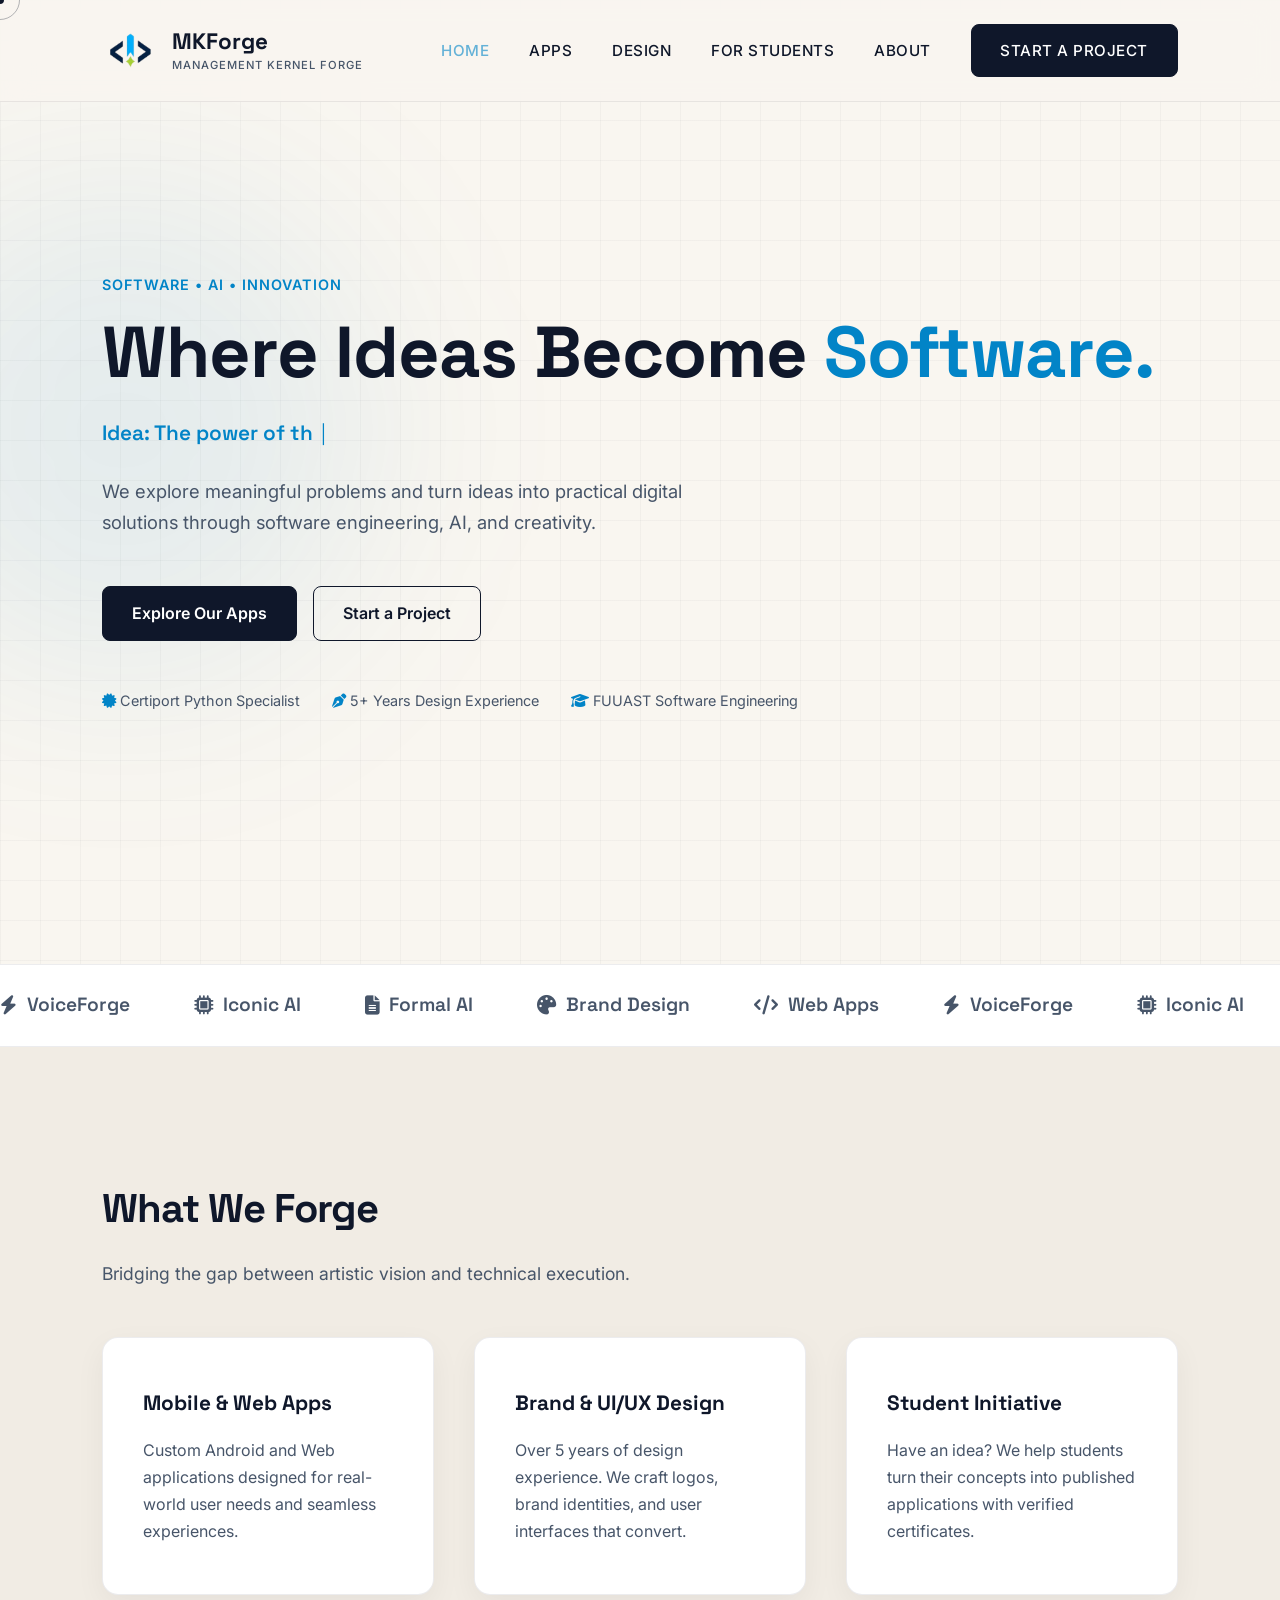
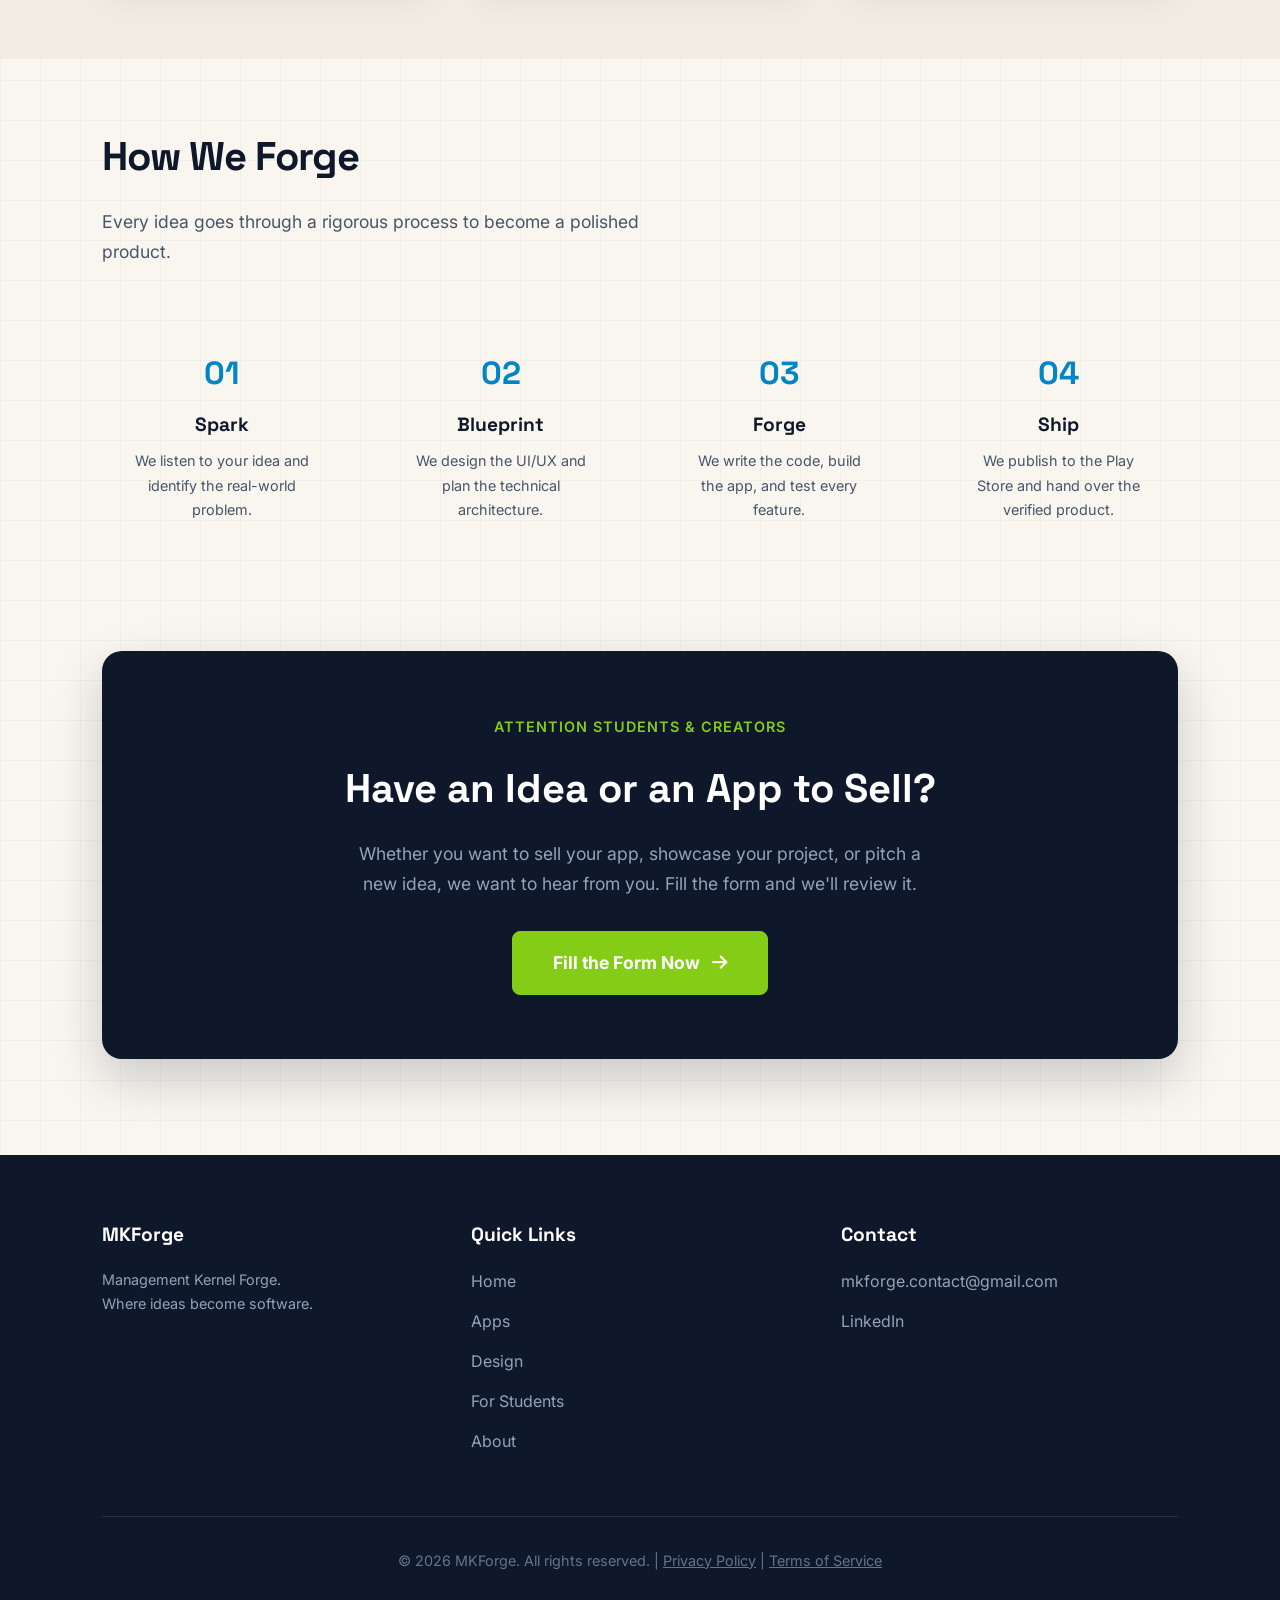
==== commit 545ed038: "Update contact email in index.html" ====
--- a/index.html
+++ b/index.html
@@ -153,7 +153,7 @@
             <div>
                 <h4>Contact</h4>
                 <ul>
-                    <li><a href="mailto:murtaza.21raza@gmail.com">murtaza.21raza@gmail.com</a></li>
+                    <li><a href="mailto:mkforge.contact@gmail.com">mkforge.contact@gmail.com</a></li>
                     <li><a href="https://www.linkedin.com/in/murtaza-tech" target="_blank">LinkedIn</a></li>
                 </ul>
             </div>
